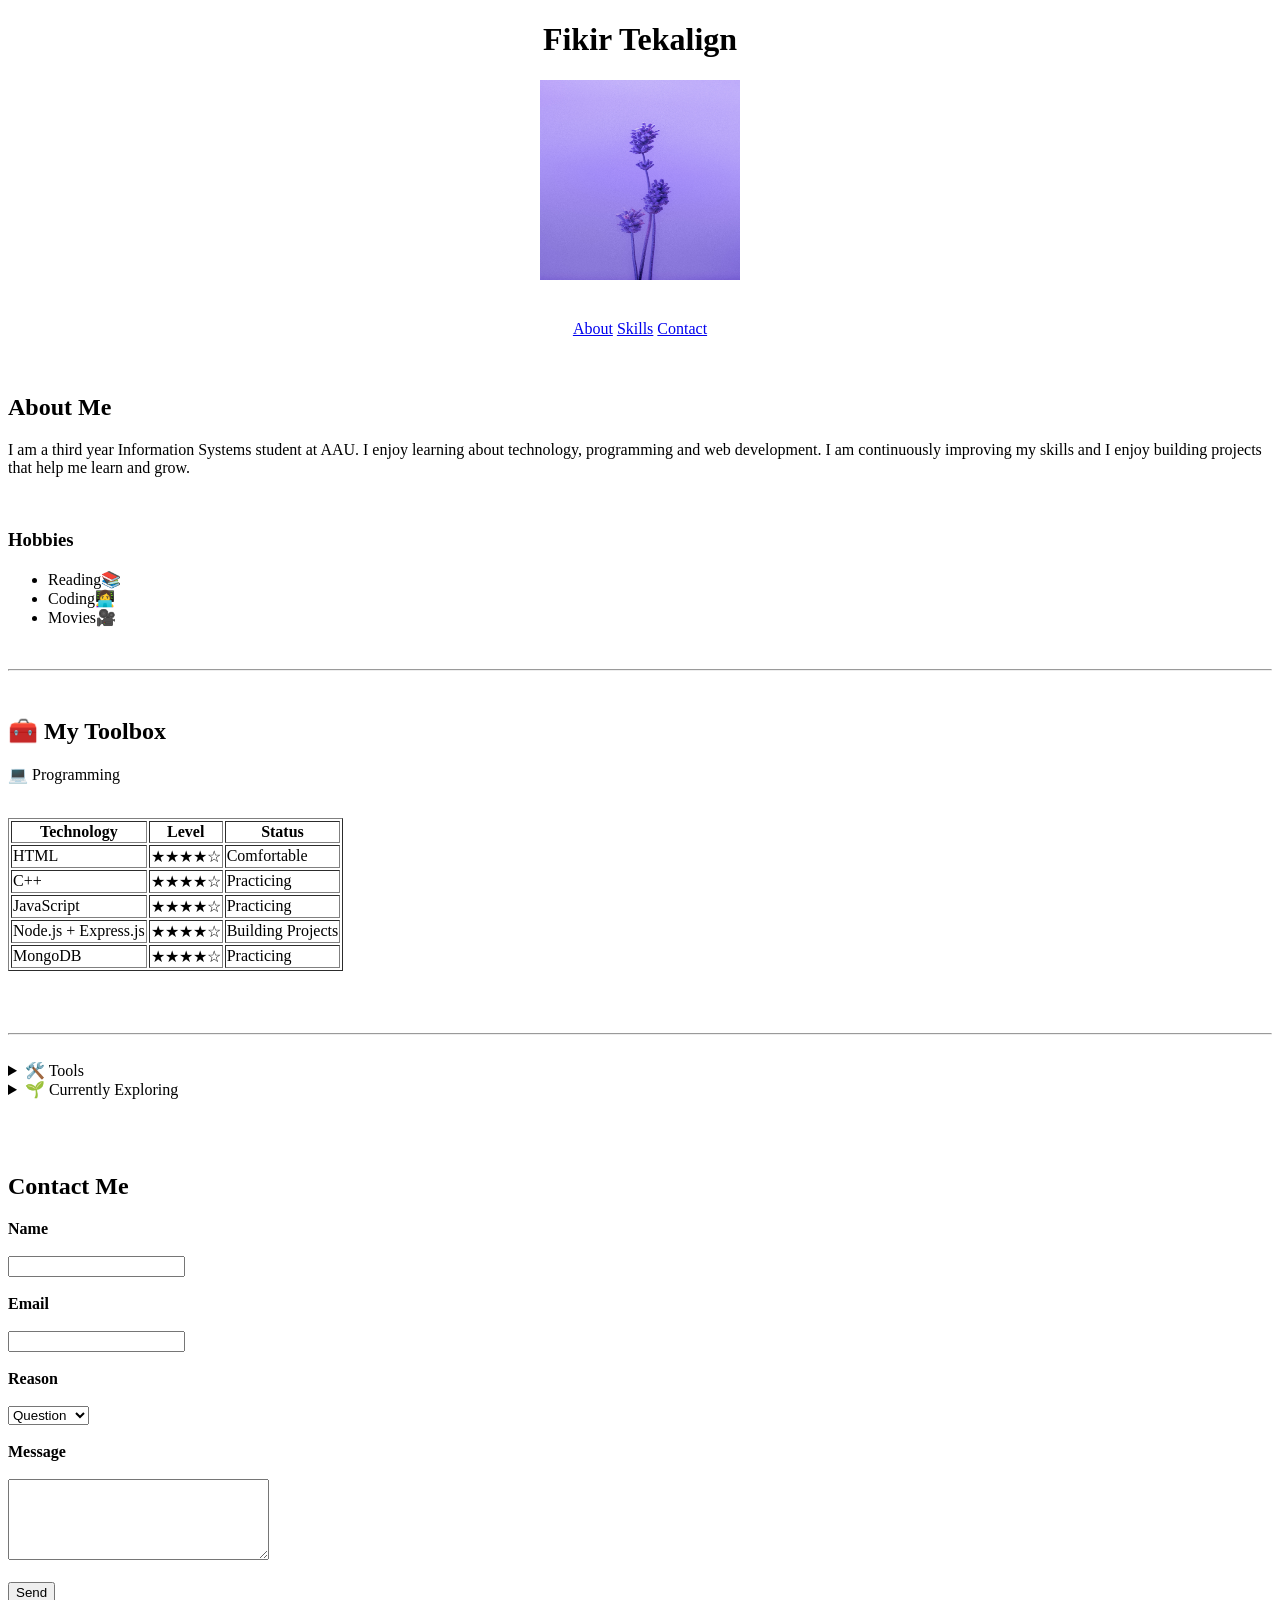
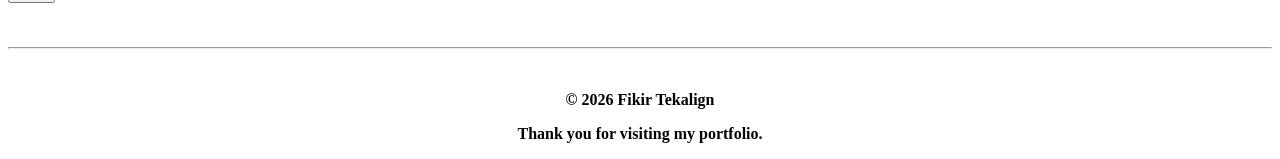
==== index.html @ 37ea2ddc "Rename portfolio page to index" ====
<!DOCTYPE html>
<html lang="en">
<head>
    <meta charset="UTF-8">
    <meta name="viewport" content="width=device-width, initial-scale=1.0">
    <title>Portfolio</title>
</head>
<body>
    <header style="text-align: center;">
        <h1>Fikir Tekalign</h1>
        <img src="./images/portfolio.jpg" alt="photo of Fikir" width="200" height="200"><br><br><br>
        <nav>
            <a href="#about">About</a>
            <a href="#skills">Skills</a>
            <a href="#contact">Contact</a>

        </nav>
    </header><br><br>
    <main>
        <section id="about">
            <h2>About Me</h2>
            <p>I am a third year Information Systems student at AAU. I enjoy learning about technology, programming and web development. I am continuously improving my skills and I enjoy building projects that help me learn and grow. </p><br>

            <h3>Hobbies</h3>
            <ul>
                <li>Reading📚</li>
                <li>Coding👩‍💻</li>
                <li>Movies🎥</li>
            </ul><br><hr><br>

  

        </section>

        <section id="skills">
    <h2>🧰 My Toolbox</h2>

   
        <p>💻 Programming</p><br>
        <table border="1">
        <tr>
            <th>Technology</th>
            <th>Level</th>
            <th>Status</th>
        </tr>

        <tr>
            <td>HTML</td>
            <td>★★★★☆</td>
            <td>Comfortable</td>
        </tr>

        <tr>
            <td>C++</td>
            <td>★★★★☆</td>
            <td>Practicing</td>
        </tr>

        <tr>
            <td>JavaScript</td>
            <td>★★★★☆</td>
            <td>Practicing</td>
        </tr>

        <tr>
            <td>Node.js + Express.js</td>
            <td>★★★★☆</td>
            <td>Building Projects</td>
        </tr>

        <tr>
            <td>MongoDB</td>
            <td>★★★★☆</td>
            <td>Practicing</td>
        </tr>
    </table><br><br><br><hr><br>
   

    <details>
        <summary>🛠️ Tools</summary>
        <ul>
            <li>VS Code</li>
            <li>Git</li>
            <li>GitHub</li>
        </ul>
    </details>

    <details>
        <summary>🌱 Currently Exploring</summary>
        <ul>
            <li>React</li>
            <li>Next.js</li>
            <li>Mobile Development</li>
        </ul>
    </details>

       
   
</section> <br><br><br>

<section id="contact">
    <h2>Contact Me</h2>
    
    <form>

        <label for="name"><strong>Name</strong></label><br><br>
        <input type="text" id="name" name="name"><br><br>
        <label for="email"><strong>Email</strong></label><br><br>
        <input type="email" id="email" name="email"><br><br>
        <label for="reason"><strong>Reason</strong></label><br><br>

        <select id="reason" name="reason">
            <option>Question</option>
            <option>Feedback</option>
            <option>Hire Me</option>
        </select><br><br>

        <label for="message"><strong>Message</strong></label><br><br>

        <textarea id="message" name="message" rows="5" cols="30"></textarea><br><br>

        <button type="submit">Send</button>
    </form>

</section>


    </main><br><br><hr><br>

    <footer style="text-align: center;">
        <strong><p>&copy; 2026 Fikir Tekalign</p></strong>
        <strong><p>Thank you for visiting my portfolio.</p></strong>
    </footer>

</body>
</html>
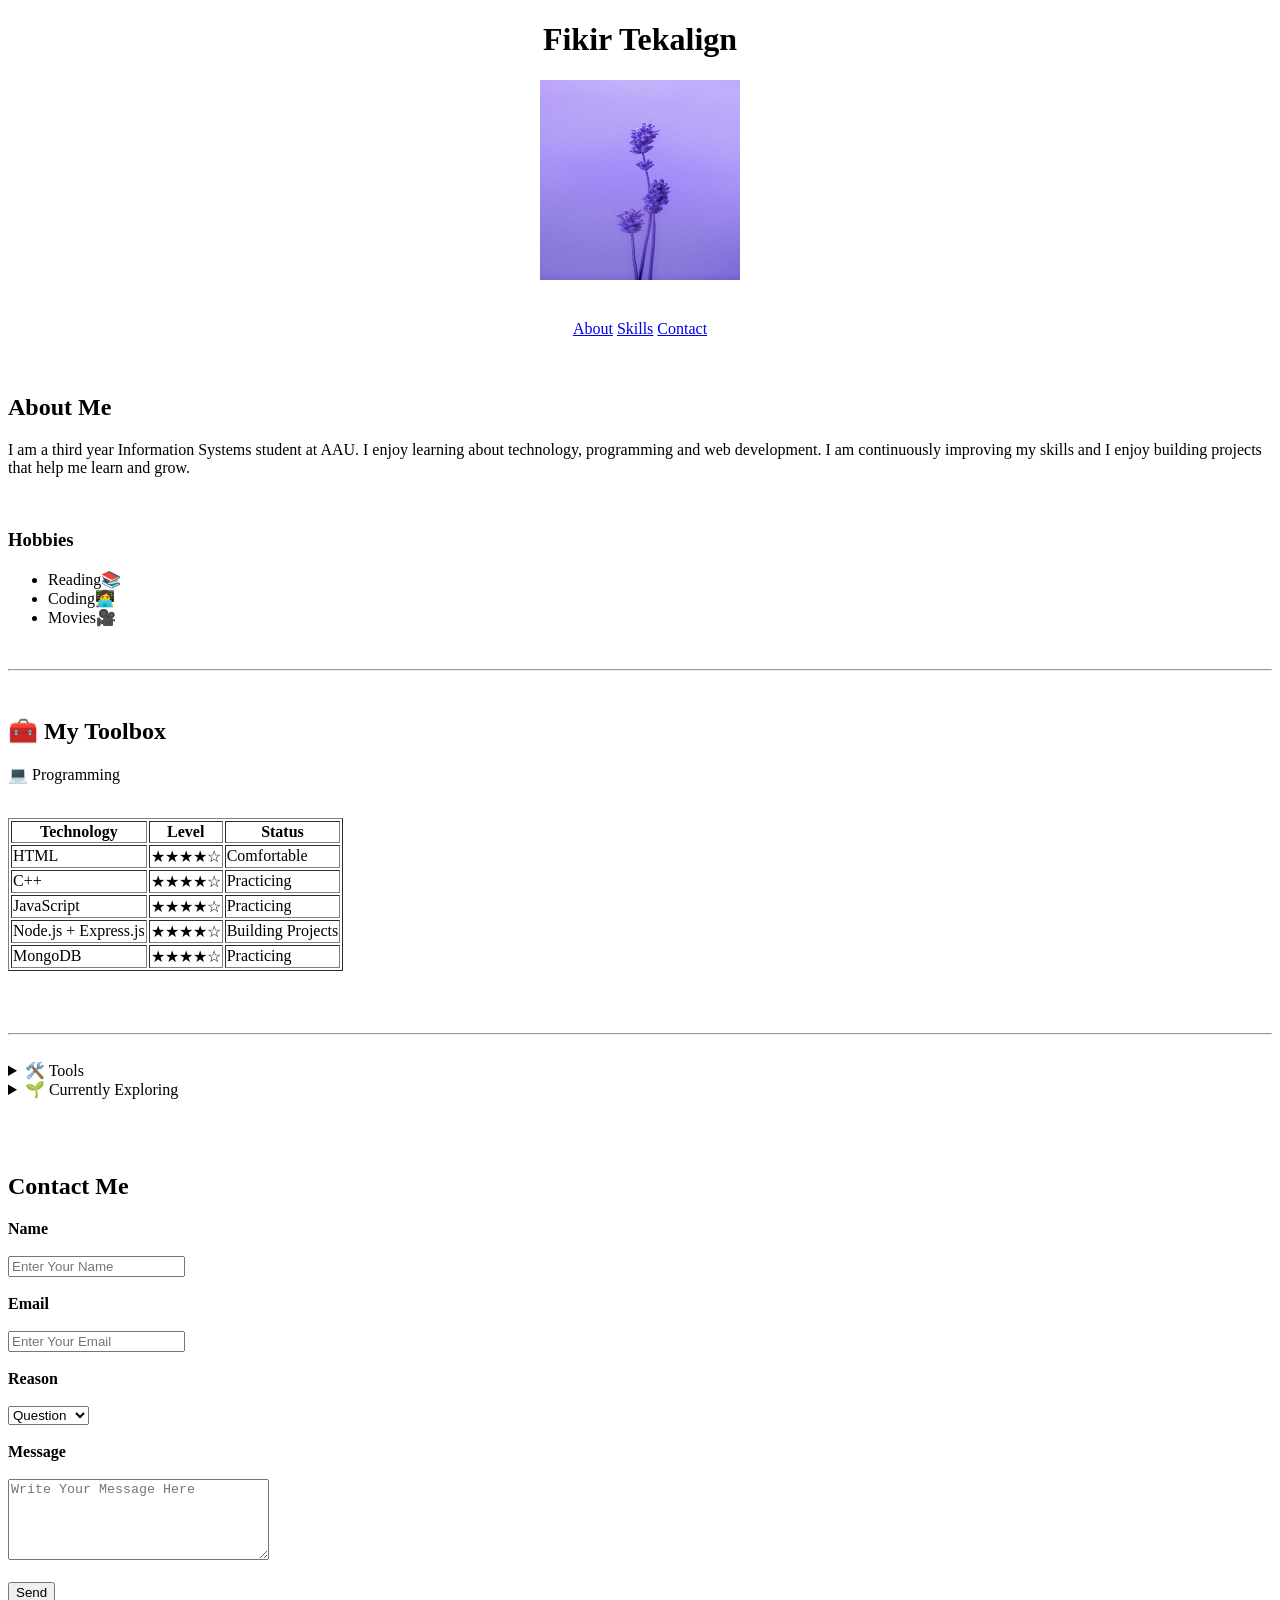
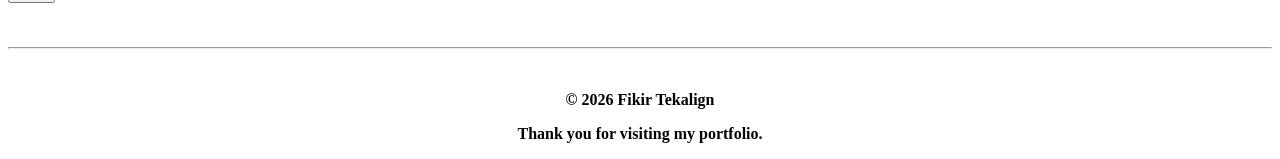
==== commit 522c3e75: "Added placeholders to contact form" ====
--- a/index.html
+++ b/index.html
@@ -104,9 +104,9 @@
     <form>
 
         <label for="name"><strong>Name</strong></label><br><br>
-        <input type="text" id="name" name="name"><br><br>
+        <input type="text" id="name" name="name" placeholder="Enter Your Name"><br><br>
         <label for="email"><strong>Email</strong></label><br><br>
-        <input type="email" id="email" name="email"><br><br>
+        <input type="email" id="email" name="email" placeholder="Enter Your Email"><br><br>
         <label for="reason"><strong>Reason</strong></label><br><br>
 
         <select id="reason" name="reason">
@@ -117,7 +117,7 @@
 
         <label for="message"><strong>Message</strong></label><br><br>
 
-        <textarea id="message" name="message" rows="5" cols="30"></textarea><br><br>
+        <textarea id="message" name="message" rows="5" cols="30" placeholder="Write Your Message Here"></textarea><br><br>
 
         <button type="submit">Send</button>
     </form>
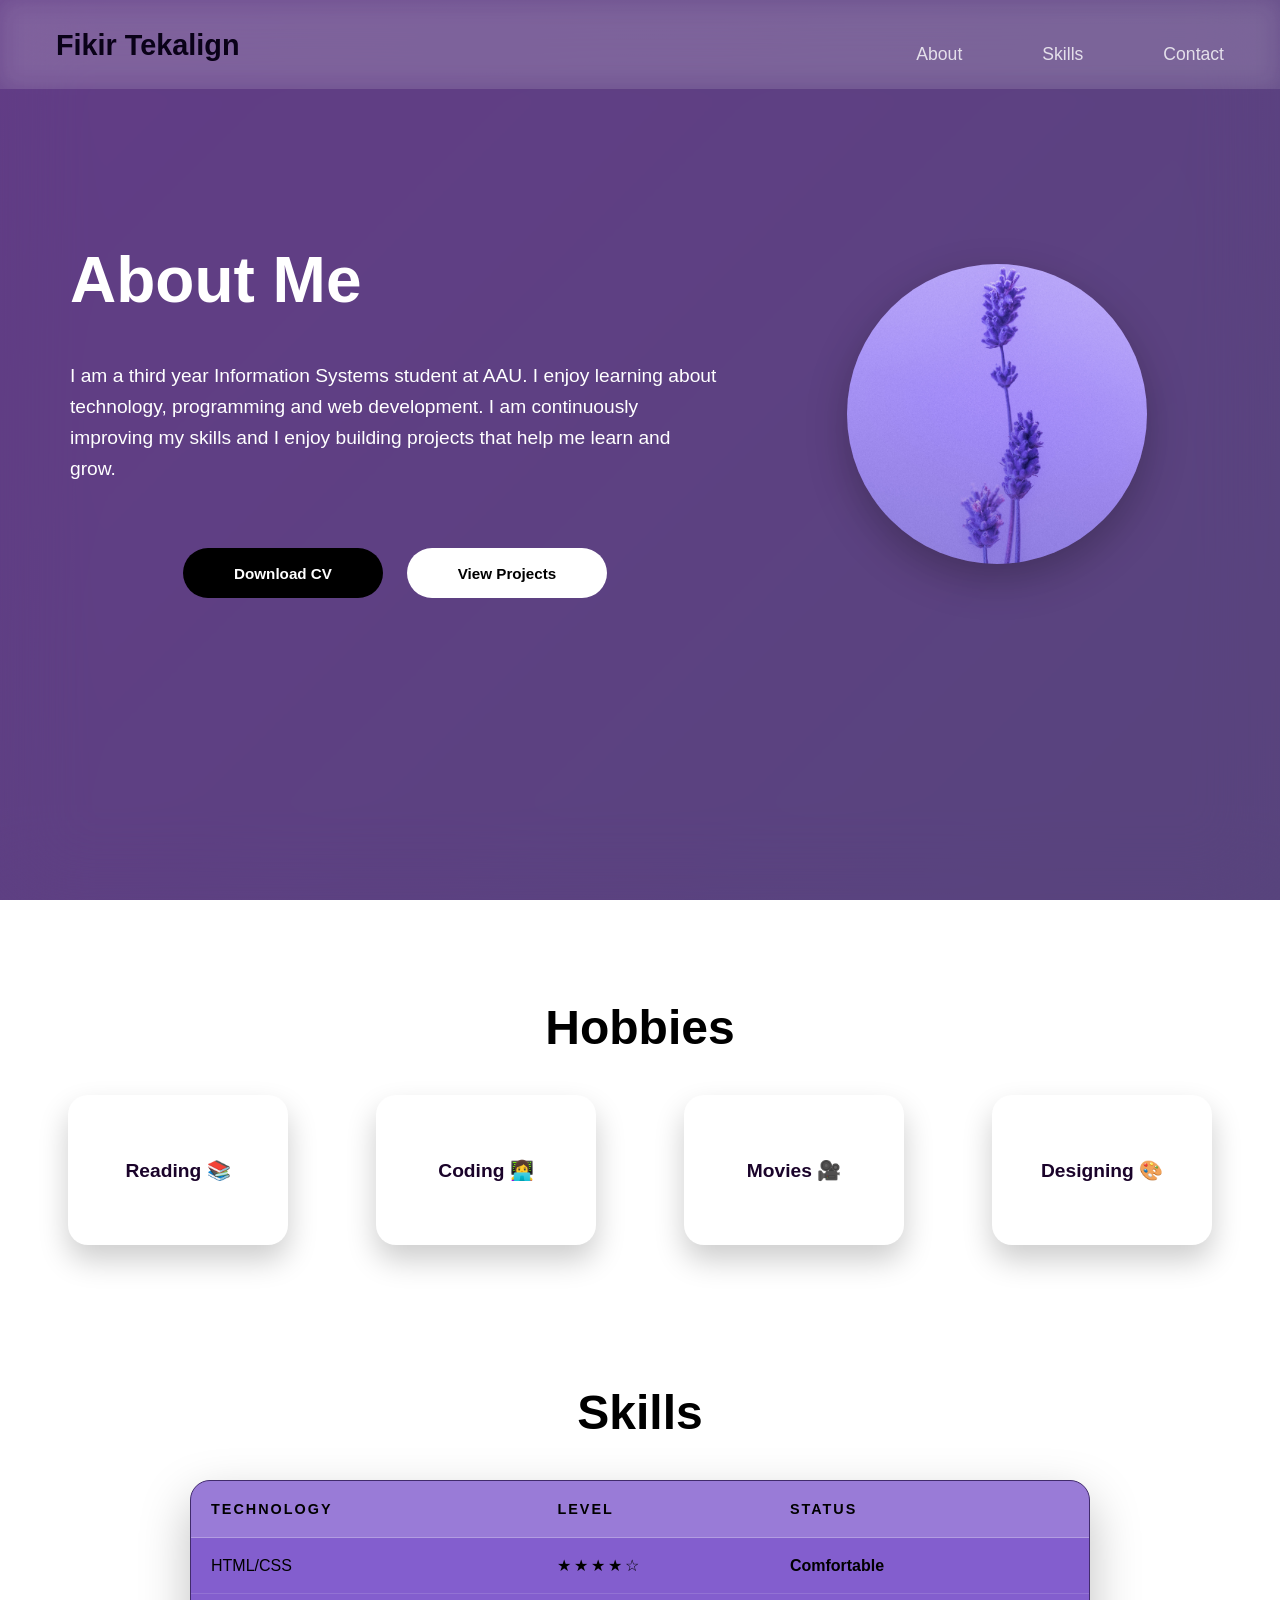
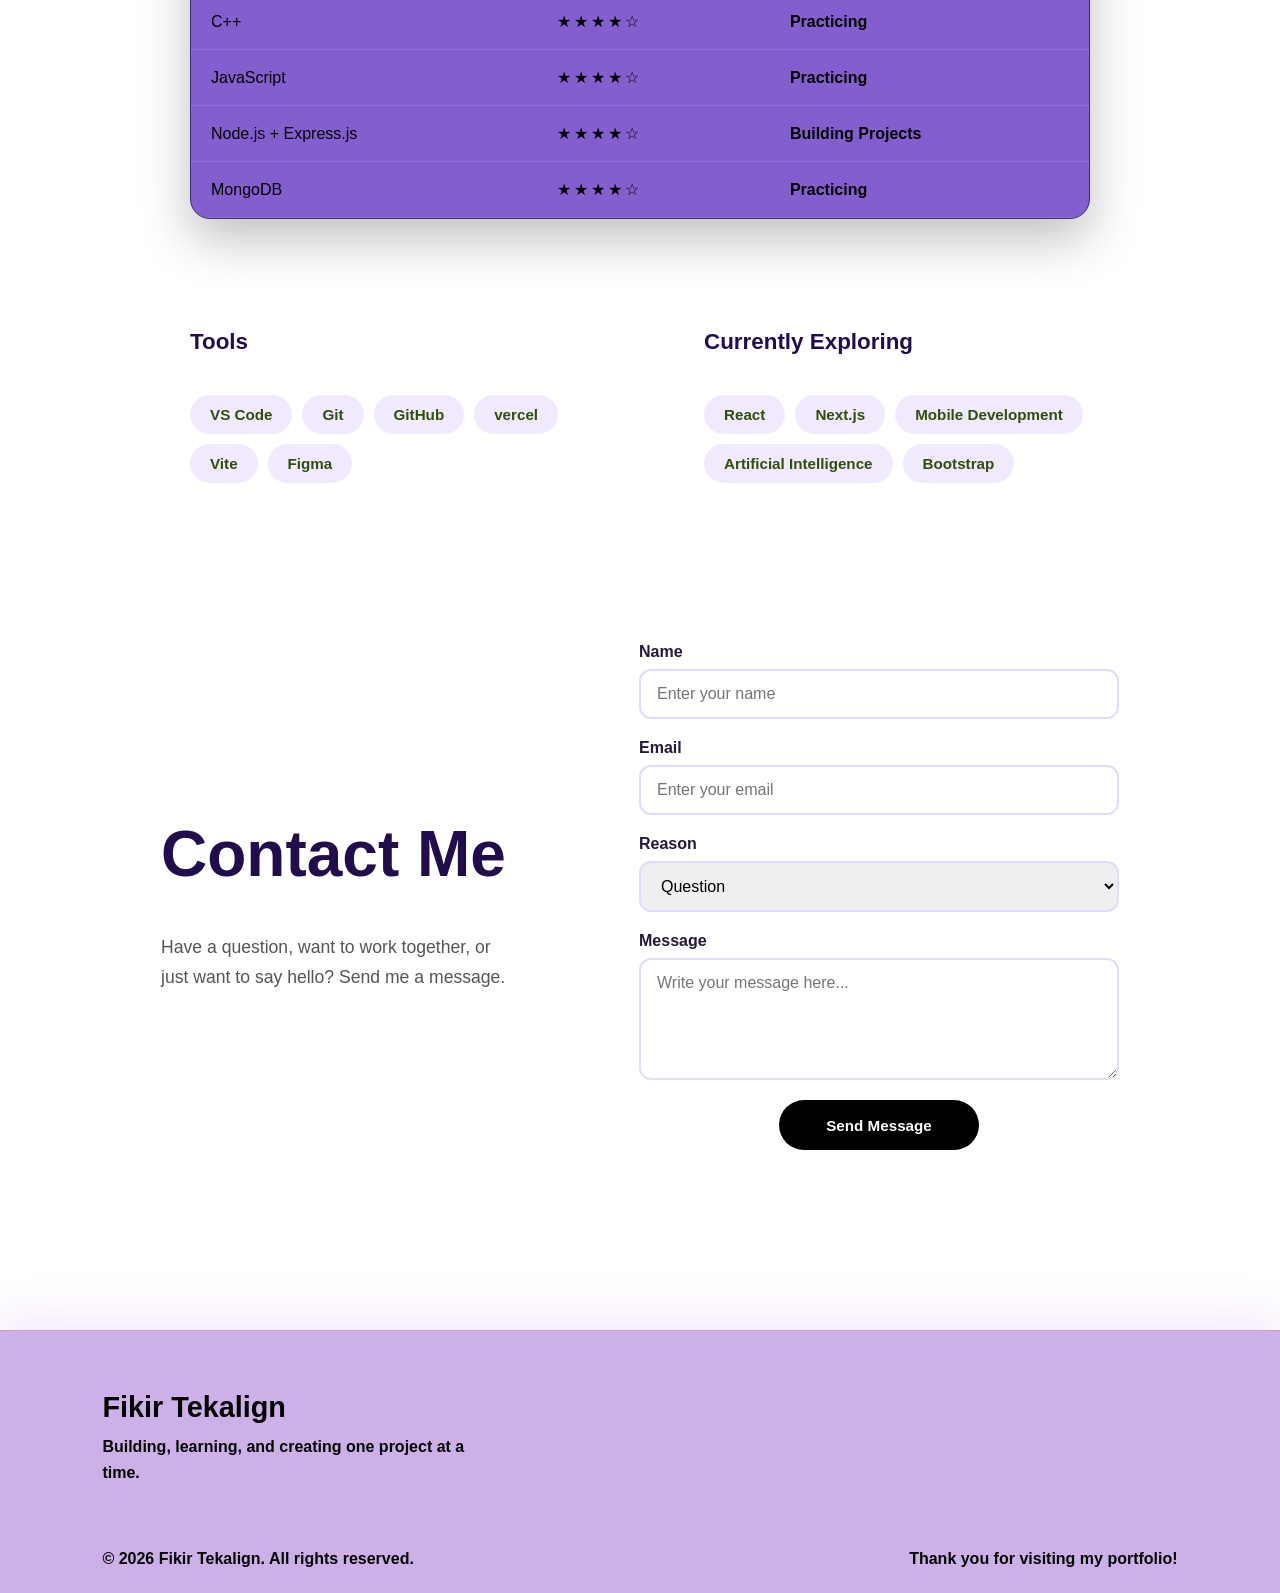
==== commit 088c5739: "Update portfolio design" ====
--- a/index.html
+++ b/index.html
@@ -4,48 +4,83 @@
     <meta charset="UTF-8">
     <meta name="viewport" content="width=device-width, initial-scale=1.0">
     <title>Portfolio</title>
+
+    <link rel="stylesheet" href="style.css">
 </head>
 <body>
-    <header style="text-align: center;">
-        <h1>Fikir Tekalign</h1>
-        <img src="./images/portfolio.jpg" alt="photo of Fikir" width="200" height="200"><br><br><br>
-        <nav>
-            <a href="#about">About</a>
-            <a href="#skills">Skills</a>
-            <a href="#contact">Contact</a>
-
-        </nav>
-    </header><br><br>
+
+    <header class="hero">
+        <div class="intro-section">
+            <div class="glow-orb orb-1"></div>
+    <div class="glow-orb orb-2"></div>
+
+
+            <div class="navbar">
+                <h1><a href="#about" class="name">Fikir Tekalign</a></h1>
+
+                <nav>
+                    <a href="#about">About</a>
+                    <a href="#skills">Skills</a>
+                    <a href="#contact">Contact</a>
+                </nav>
+            </div>
+
+            <section id="about">
+
+                <div class="intro-image">
+                    <div class="intro">
+                        <h2>About Me</h2>
+
+                <p>
+                    I am a third year Information Systems student at AAU. I enjoy learning about technology,
+                    programming and web development. I am continuously improving my skills and I enjoy
+                    building projects that help me learn and grow.
+                </p>
+                <div class="hero-button">
+                    <button class="btn btn-primary">Download CV</button>
+                <button  class="btn btn-secondary">View Projects</button>
+                </div>
+                    </div>
+                 <img src="./images/portfolio.jpg" alt="Photo of Fikir">
+               
+                
+            </div>
+                
+            </section>
+
+        </div>
+    </header>
+
     <main>
-        <section id="about">
-            <h2>About Me</h2>
-            <p>I am a third year Information Systems student at AAU. I enjoy learning about technology, programming and web development. I am continuously improving my skills and I enjoy building projects that help me learn and grow. </p><br>
-
-            <h3>Hobbies</h3>
-            <ul>
-                <li>Reading📚</li>
-                <li>Coding👩‍💻</li>
-                <li>Movies🎥</li>
-            </ul><br><hr><br>
-
-  
-
-        </section>
 
         <section id="skills">
-    <h2>🧰 My Toolbox</h2>
-
-   
-        <p>💻 Programming</p><br>
-        <table border="1">
+
+            <h3 class="h3-hobby">Hobbies</h3>
+
+                <ul class="hobby">
+                    <li>Reading 📚</li>
+                    <li>Coding 👩‍💻</li>
+                    <li>Movies 🎥</li>
+                    <li>Designing 🎨</li>
+                </ul>
+
+        <div class="tool">
+            <h2>Skills</h2>
+
+
+            <table class="table">
+
+    <thead>
         <tr>
             <th>Technology</th>
             <th>Level</th>
             <th>Status</th>
         </tr>
-
-        <tr>
-            <td>HTML</td>
+    </thead>
+
+    <tbody>
+        <tr>
+            <td>HTML/CSS</td>
             <td>★★★★☆</td>
             <td>Comfortable</td>
         </tr>
@@ -73,64 +108,117 @@
             <td>★★★★☆</td>
             <td>Practicing</td>
         </tr>
-    </table><br><br><br><hr><br>
-   
-
-    <details>
-        <summary>🛠️ Tools</summary>
+    </tbody>
+
+</table>
+        </div>
+            
+
+            <div class="extra-info">
+
+    <div class="tools">
+        <h3>Tools</h3>
+
         <ul>
             <li>VS Code</li>
             <li>Git</li>
             <li>GitHub</li>
+            <li>vercel</li>
+            <li>Vite</li>
+            <li>Figma</li>
         </ul>
-    </details>
-
-    <details>
-        <summary>🌱 Currently Exploring</summary>
+    </div>
+
+    <div class="exploring">
+        <h3>Currently Exploring</h3>
+
         <ul>
             <li>React</li>
             <li>Next.js</li>
             <li>Mobile Development</li>
+            <li>Artificial Intelligence</li>
+            <li>Bootstrap</li>
         </ul>
-    </details>
+    </div>
+
+</div>
+
+
+        </section>
+
+        <section id="contact">
+
+            <div class="contact-intro">
+
+                <h2>Contact Me</h2>
+    <p>
+        Have a question, want to work together, or just want to say hello?
+        Send me a message.
+    </p>
+            </div>
+
+    <form class="contact-form">
+
+        <div class="form-group">
+            <label for="name">Name</label>
+            <input type="text" id="name" name="name" placeholder="Enter your name">
+        </div>
+
+        <div class="form-group">
+            <label for="email">Email</label>
+            <input type="email" id="email" name="email" placeholder="Enter your email">
+        </div>
+
+        <div class="form-group">
+            <label for="reason">Reason</label>
+            <select id="reason" name="reason">
+                <option>Question</option>
+                <option>Feedback</option>
+                <option>Hire Me</option>
+            </select>
+        </div>
+
+        <div class="form-group">
+            <label for="message">Message</label>
+            <textarea
+                id="message"
+                name="message"
+                rows="5"
+                placeholder="Write your message here..."
+            ></textarea>
+        </div>
+
+        <button type="submit" class="contact-button">
+            Send Message
+        </button>
+
+    </form>
+
+</section>
+
+    </main>
+
+    <footer class="footer">
+
+    <div class="footer-content">
+
+        <div class="footer-brand">
+            <h2>Fikir Tekalign</h2>
+            <p>
+                Building, learning, and creating one project at a time.
+            </p>
+        </div>
 
        
-   
-</section> <br><br><br>
-
-<section id="contact">
-    <h2>Contact Me</h2>
-    
-    <form>
-
-        <label for="name"><strong>Name</strong></label><br><br>
-        <input type="text" id="name" name="name" placeholder="Enter Your Name"><br><br>
-        <label for="email"><strong>Email</strong></label><br><br>
-        <input type="email" id="email" name="email" placeholder="Enter Your Email"><br><br>
-        <label for="reason"><strong>Reason</strong></label><br><br>
-
-        <select id="reason" name="reason">
-            <option>Question</option>
-            <option>Feedback</option>
-            <option>Hire Me</option>
-        </select><br><br>
-
-        <label for="message"><strong>Message</strong></label><br><br>
-
-        <textarea id="message" name="message" rows="5" cols="30" placeholder="Write Your Message Here"></textarea><br><br>
-
-        <button type="submit">Send</button>
-    </form>
-
-</section>
-
-
-    </main><br><br><hr><br>
-
-    <footer style="text-align: center;">
-        <strong><p>&copy; 2026 Fikir Tekalign</p></strong>
-        <strong><p>Thank you for visiting my portfolio.</p></strong>
-    </footer>
+
+    </div>
+
+    <div class="footer-bottom">
+        <p>&copy; 2026 Fikir Tekalign. All rights reserved.</p>
+        <p>Thank you for visiting my portfolio!</p>
+    </div>
+
+</footer>
 
 </body>
 </html>
--- a/style.css
+++ b/style.css
@@ -0,0 +1,401 @@
+html{
+    scroll-behavior:smooth;
+}
+* {
+      margin: 0;
+      padding: 0;
+      box-sizing: border-box;
+      font-family: Arial, Helvetica, sans-serif;
+    }
+    
+.name {
+  color: hsl(263, 87%, 5%);        
+  font-weight: 700;
+  text-decoration: none;
+  font-size: 1.8rem;
+  transition: color .3s ease, transform .3s ease;
+}
+.name:hover{
+    color: hsl(288, 90%, 25%); 
+    transform: scale(1.06);
+}
+.navbar {
+    display: flex;
+    justify-content: space-between;
+    align-items: center;
+    padding: 1.5rem 3.5rem;
+    position:sticky;
+    top:0;
+    background: rgba(255,255,255,0.08);
+    backdrop-filter: blur(12px);
+    flex-wrap: wrap;
+  }
+
+nav{
+    display: flex;
+    gap: 5rem;
+    align-items: center;
+    list-style: none;
+    margin-top: 20px; 
+    flex-wrap: wrap;
+}
+
+nav a{
+    display: inline-block;
+    color: rgba(255, 255, 255, 0.8);
+    text-decoration: none;
+    font-weight: 500;
+    font-size: 1.1rem;
+    transition:.4s;
+}
+nav a:hover{
+    color:white;
+    transform:scale(1.08);
+}
+
+.hero{
+    min-height:100vh;
+    background:linear-gradient(135deg,#4d2276,#412b6c);
+    display:flex;
+    justify-content:center;
+    align-items:center;
+    position:relative;
+    overflow:hidden;
+}
+
+.intro-section{
+    color:white;
+    min-height:100vh;
+    display:flex;
+    flex-direction:column;
+    max-width:1400px;
+    width: 100%;
+    margin: auto;
+    background:rgba(255,255,255,.12);
+    backdrop-filter:blur(40px);
+    -webkit-backdrop-filter:blur(40px);
+
+    
+}
+.intro-image{
+    display: flex;
+    justify-content: space-between;
+    align-items: center;
+    width: 100%;
+    margin: 80px auto;
+    padding: 60px 70px;
+    gap: clamp(20px, 5vw, 70px);
+    flex-wrap: wrap;
+}
+
+.intro-image img{
+    width: clamp(180px, 25vw, 300px);
+    height: auto;
+    object-fit: cover;
+    border-radius: 50%;
+    box-shadow: 0 15px 40px rgba(0,0,0,.25);
+    transition:.4s;
+    aspect-ratio: 1;
+    flex: 0 1 240px;
+    margin-inline: auto;
+}
+.intro-image img:hover{
+     transform:scale(1.03);
+}
+.intro{
+    flex: 1 1 600px;
+    max-width: 650px;
+    min-width: 0;
+    font-size: clamp(1rem, 2vw, 1.2rem);
+    line-height: 1.6;
+}
+.intro h2{
+    margin-bottom: 30px;
+    font-size: clamp(2rem, 5vw, 4rem);
+}
+
+ul{
+    list-style: none;
+    padding: 0;
+}
+.hobby{
+    display: flex;
+    justify-content: space-evenly;
+    gap: 50px;
+    flex-wrap: wrap;
+    padding: 30px;
+}
+.hobby li{
+   background: white;
+    color: #1a032a;
+    width: 220px;
+    min-height: 150px;
+    display: flex;
+    align-items: center;
+    justify-content: center;
+    border-radius: 20px;
+    font-size: 1.2rem;
+    font-weight: bold;
+    box-shadow: 0 15px 30px rgba(0, 0, 0, 0.2);
+    transition: transform 0.4s ease, box-shadow 0.4s ease;
+}
+.h3-hobby{
+    text-align: center;
+    font-size: clamp(2rem, 4vw, 3rem);
+    color: #000000;
+    margin-bottom: 10px;
+    position: relative;
+}
+.hero-button{
+    display: flex;
+    gap: 1.5rem;
+    margin-top: clamp(2rem, 5vw, 5.5rem);
+    flex-wrap: wrap;
+    justify-content: center;
+}
+button{
+    border-radius: 50px;
+    overflow: hidden;
+    background: black;
+    color: white;
+    border: none;
+    padding: 0.8rem 2rem;
+    height: 50px;
+    width: 200px;
+    font-size: 0.95rem;
+    font-weight: 600;
+    transition: all 0.3s ease; 
+    text-align: center;
+    cursor: pointer;
+}
+.btn-primary:hover {
+    transform: translateY(-4px); 
+    box-shadow:0 15px 30px rgba(0,0,0,.25);
+}
+.btn-secondary:hover {
+    transform: translateY(-4px);
+    box-shadow:0 15px 30px rgba(0, 0, 0, 0.25);
+}
+.btn-secondary{
+    background: white;
+    color: black;
+}
+
+.table {
+    width: min(900px, 90%);
+    margin: 40px auto;
+    border-collapse: separate;
+    border-spacing: 0;
+    background: #835ece;
+    backdrop-filter: blur(20px);
+    border: 1px solid #412b6c;
+    border-radius: 20px;
+    overflow: hidden;
+    box-shadow:
+        0 20px 50px rgba(0, 0, 0, 0.25),
+        0 0 30px rgba(255, 255, 255, 0.08);
+
+    color: black;
+}
+.table th {
+    padding: 20px;
+    text-align: left;
+    background: rgba(255, 255, 255, 0.18);
+    color: black;
+    font-size: 0.9rem;
+    letter-spacing: 2px;
+    text-transform: uppercase;
+    border-bottom: 1px solid rgba(255, 255, 255, 0.25);
+}
+
+.table td {
+    padding: 18px 20px;
+    border-bottom: 1px solid rgba(255, 255, 255, 0.12);
+    font-size: 1rem;
+}
+
+
+.table td:nth-child(2) {
+    color: black;
+    letter-spacing: 3px;
+}
+.table td:last-child {
+    font-weight: 600;
+}
+
+#skills{
+        margin-top: 100px;
+}
+
+.tool{
+    margin-top: 110px;
+    margin-bottom: 110px;
+}
+.tool h2{
+    text-align: center;
+    font-size: clamp(2rem, 4vw, 3rem);
+    color: #000000;
+    margin-bottom: 30px;
+    position: relative;
+}
+
+.extra-info {
+    display: flex;
+    justify-content: center;
+    gap: clamp(50px, 10vw, 150px);
+    flex-wrap: wrap;
+    margin: 60px auto;
+    width: min(900px, 90%);
+}
+
+.tools,
+.exploring {
+    flex: 1 1 300px;
+}
+
+.tools h3,
+.exploring h3 {
+    color: #230b53;
+    font-size: 1.4rem;
+    margin-bottom: 40px;
+}
+
+.tools ul,
+.exploring ul {
+    display: flex;
+    flex-wrap: wrap;
+    gap: 10px;
+}
+
+.tools li,
+.exploring li {
+    background: #f1eaff;
+    color: #2d4f0a;
+    padding: 11px 20px;
+    border-radius: 20px;
+    font-weight: bold;
+    margin: 0;
+    font-size: 0.95rem;
+}
+
+#contact {
+    padding: 100px 8%;
+
+    display: flex;
+    justify-content: center;
+    align-items: center;
+
+    gap: clamp(60px, 10vw, 150px);
+
+    flex-wrap: wrap;
+}
+
+#contact h2 {
+    font-size: clamp(2.5rem, 5vw, 4rem);
+    color: #210d4b;
+    margin-bottom: 25px;
+}
+
+.contact-intro {
+    width: min(350px, 100%);
+    margin: 0;
+    color: #555;
+    font-size: 1.1rem;
+    line-height: 1.7;
+}
+
+.contact-form {
+    width: min(480px, 100%);
+    margin: 0;
+
+    display: flex;
+    flex-direction: column;
+    gap: 20px;
+
+    text-align: left;
+}
+
+.form-group {
+    display: flex;
+    flex-direction: column;
+    gap: 8px;
+}
+
+.form-group label {
+    font-weight: 600;
+    color: #25193b;
+}
+
+.form-group input,
+.form-group select,
+.form-group textarea {
+    width: 100%;
+    padding: 14px 16px;
+
+    border: 2px solid #e5d9ff;
+    border-radius: 12px;
+
+    font-size: 1rem;
+    font-family: inherit;
+
+    outline: none;
+
+    transition: .3s;
+}
+
+.form-group input:focus,
+.form-group select:focus,
+.form-group textarea:focus {
+    border-color: #35184f;
+    box-shadow: 0 0 0 4px rgba(142, 45, 226, 0.1);
+}
+
+.contact-button {
+    width: 200px;
+    align-self: center;
+}
+
+.contact-button:hover {
+    transform: translateY(-4px);
+    box-shadow: 0 15px 30px rgba(74, 0, 224, 0.25);
+}
+.footer {
+    margin-top: 80px;
+    padding: 60px 8% 25px;
+    background: hsl(271, 55%, 80%);
+    border-top: 1px solid rgba(139, 117, 151, 0.2);
+    color: black;
+    box-shadow: 0 -15px 40px rgba(188, 110, 244, 0.15);
+}
+
+.footer-content {
+    display: flex;
+    justify-content: space-between;
+    align-items: center;
+    gap: 20px;
+    max-width: 1200px;
+    margin: auto;
+    font-weight: bold;
+}
+
+.footer-brand h2 {
+    font-size: 1.8rem;
+    margin-bottom: 10px;
+}
+.footer-brand p {
+    color: black;
+    max-width: 400px;
+    line-height: 1.6;
+}
+.footer-bottom {
+    max-width: 1200px;
+    margin: 45px auto 0;
+    padding-top: 20px;
+    display: flex;
+    justify-content: space-between;
+    gap: 10px;
+    flex-wrap: wrap;
+    color: black;
+    font-size: 1rem;
+    font-weight: bold;
+}
